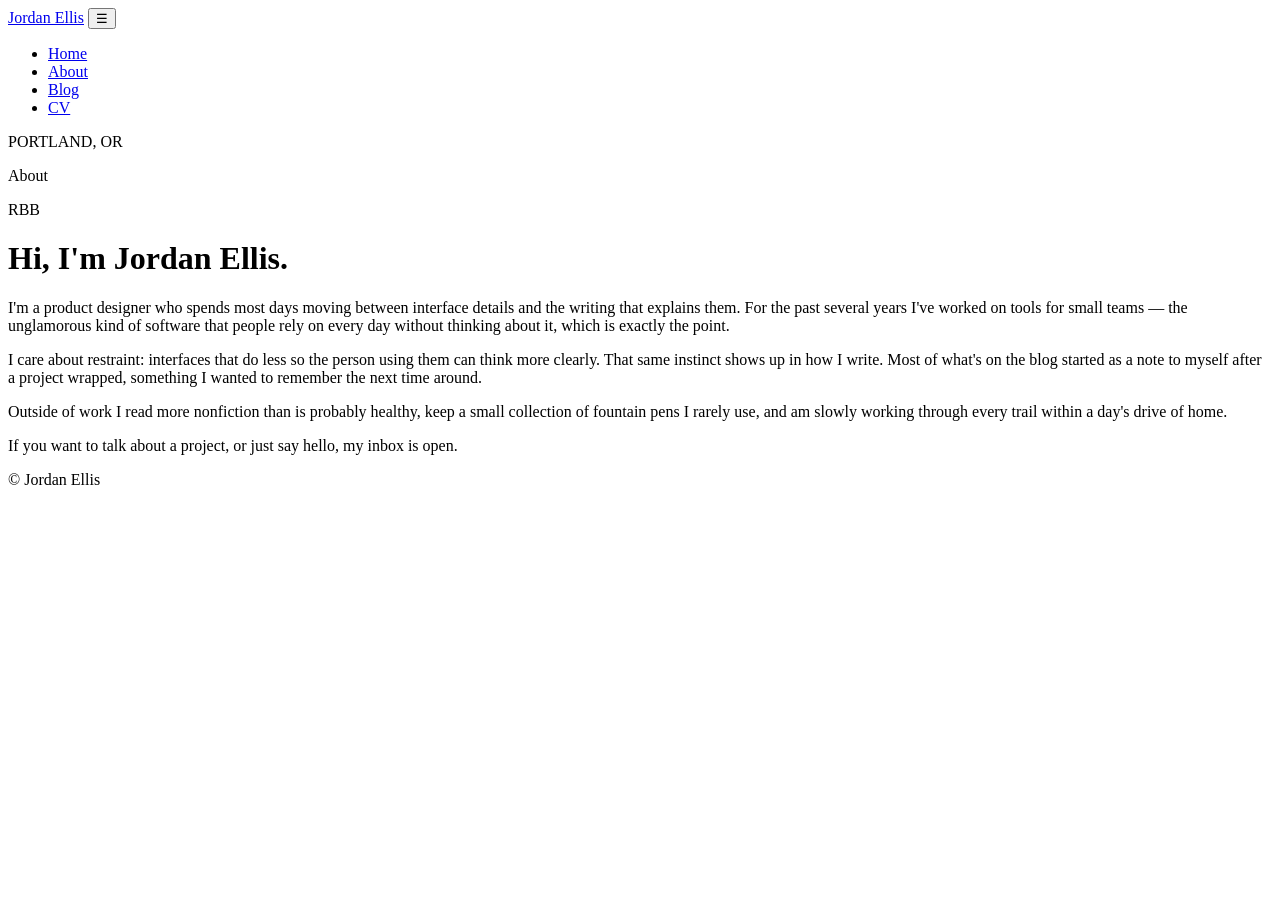
==== about.html @ 70e1c653 "Add files via upload" ====
<!DOCTYPE html>
<html lang="en">
<head>
<meta charset="UTF-8">
<meta name="viewport" content="width=device-width, initial-scale=1.0">
<title>About — Robert Barreto-Bajana</title>
<meta name="description" content="About Jordan Ellis, a product designer and writer.">
<link rel="preconnect" href="https://fonts.googleapis.com">
<link rel="preconnect" href="https://fonts.gstatic.com" crossorigin>
<link href="https://fonts.googleapis.com/css2?family=Fraunces:ital,opsz,wght@0,9..144,500;0,9..144,600;1,9..144,500&family=Public+Sans:wght@400;500;600&family=IBM+Plex+Mono:wght@400;500&display=swap" rel="stylesheet">
<link rel="stylesheet" href="css/style.css">
</head>
<body>

<header class="site-header">
  <nav class="nav">
    <a class="nav-brand" href="index.html" data-site="name">Jordan Ellis</a>
    <button class="nav-toggle" aria-label="Toggle menu" aria-expanded="false">☰</button>
    <ul class="nav-links">
      <li><a href="index.html">Home</a></li>
      <li><a href="about.html">About</a></li>
      <li><a href="blog.html">Blog</a></li>
      <li><a href="cv.html">CV</a></li>
    </ul>
  </nav>
</header>

<main>
  <div class="layout">
    <div class="layout-margin">
      <div class="layout-margin-inner" data-site="location">PORTLAND, OR</div>
    </div>
    <div class="layout-main">
      <p class="eyebrow">About</p>
      <div class="avatar">RBB</div>
      <h1>Hi, I'm <span data-site="name">Jordan Ellis</span>.</h1>

      <p>I'm a product designer who spends most days moving between interface details and the writing that explains them. For the past several years I've worked on tools for small teams — the unglamorous kind of software that people rely on every day without thinking about it, which is exactly the point.</p>

      <p>I care about restraint: interfaces that do less so the person using them can think more clearly. That same instinct shows up in how I write. Most of what's on the blog started as a note to myself after a project wrapped, something I wanted to remember the next time around.</p>

      <p>Outside of work I read more nonfiction than is probably healthy, keep a small collection of fountain pens I rarely use, and am slowly working through every trail within a day's drive of home.</p>

      <p>If you want to talk about a project, or just say hello, my inbox is open.</p>

      <div class="social-row" data-site-social></div>
    </div>
  </div>
</main>

<footer class="site-footer">
  <div class="layout">
    <div class="layout-margin"></div>
    <div class="layout-main">
      <div class="footer-content">
        <span>&copy; <span data-year></span> <span data-site="name">Jordan Ellis</span></span>
        <div data-site-social></div>
      </div>
    </div>
  </div>
</footer>

<script src="js/site-config.js"></script>
<script src="js/posts-data.js"></script>
<script src="js/main.js"></script>
</body>
</html>
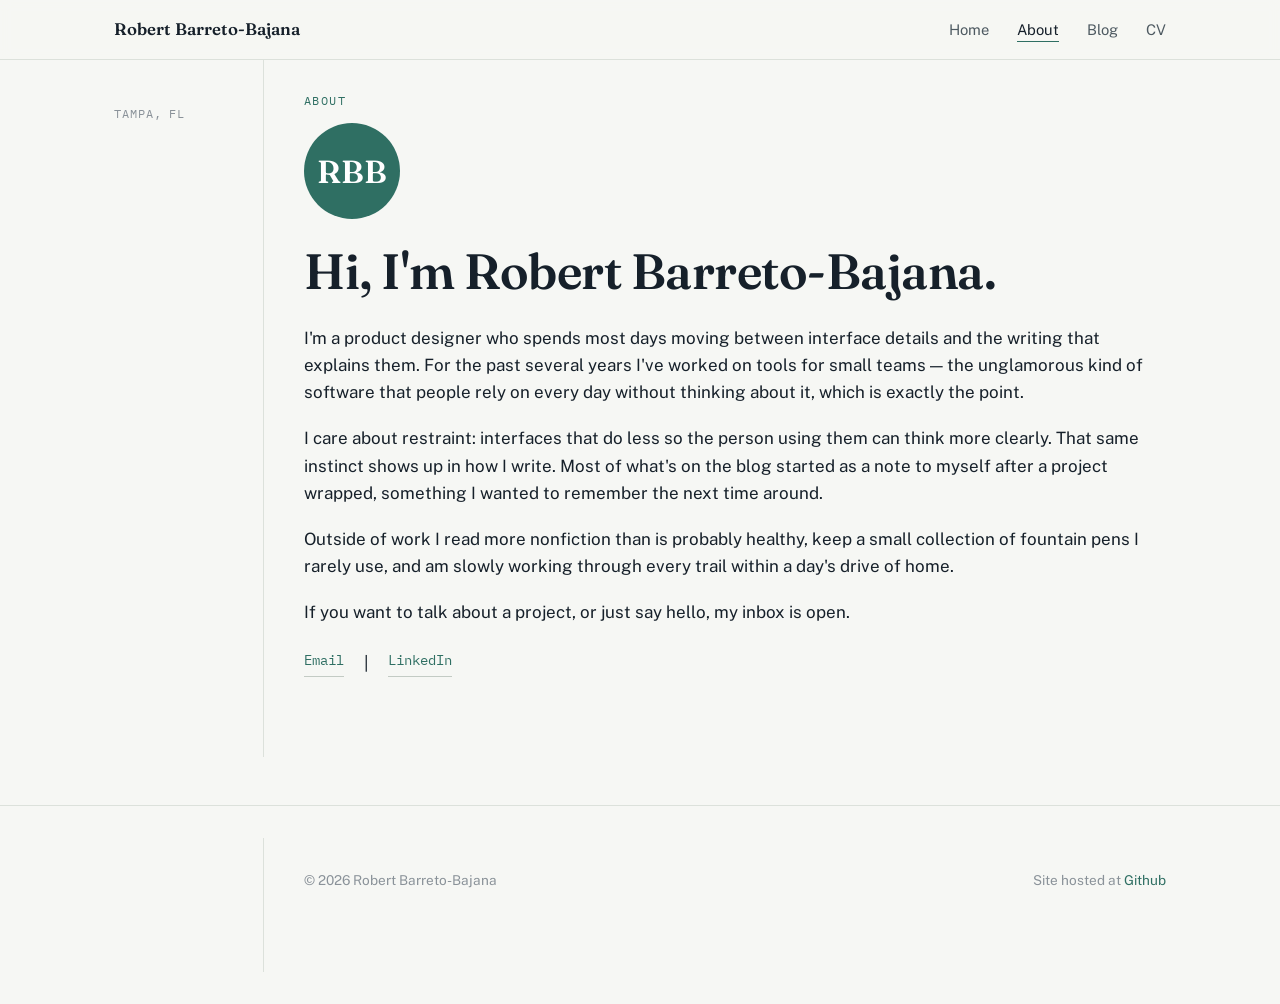
==== commit 13daceff: "Update about.html" ====
--- a/about.html
+++ b/about.html
@@ -53,8 +53,9 @@
     <div class="layout-margin"></div>
     <div class="layout-main">
       <div class="footer-content">
-        <span>&copy; <span data-year></span> <span data-site="name">Jordan Ellis</span></span>
+        <span>&copy; <span data-year></span> <span data-site="name">Robert Barreto-Bajana</span></span>
         <div data-site-social></div>
+        <div>Site hosted at <a href="https://www.github.com">Github</a></div>
       </div>
     </div>
   </div>
--- a/css/style.css
+++ b/css/style.css
@@ -0,0 +1,585 @@
+/* =========================================================
+   DESIGN TOKENS
+   ========================================================= */
+:root {
+  --color-bg: #F6F7F4;
+  --color-bg-card: #FFFFFF;
+  --color-bg-alt: #ECEFEA;
+  --color-ink: #16202A;
+  --color-ink-soft: #4E5A61;
+  --color-ink-faint: #8A9299;
+  --color-accent: #2F6F63;
+  --color-accent-dark: #204B43;
+  --color-gold: #B9924F;
+  --color-line: #DCE1DB;
+  --color-line-strong: #C3CBC4;
+
+  --font-display: "Fraunces", Georgia, "Times New Roman", serif;
+  --font-body: "Public Sans", -apple-system, BlinkMacSystemFont, "Segoe UI", sans-serif;
+  --font-mono: "IBM Plex Mono", "SFMono-Regular", Consolas, monospace;
+
+  --margin-col: 150px;
+  --content-max: 760px;
+  --gap: 2.5rem;
+
+  --radius: 3px;
+  --transition: 220ms ease;
+}
+
+/* =========================================================
+   RESET
+   ========================================================= */
+*, *::before, *::after { box-sizing: border-box; }
+html { -webkit-text-size-adjust: 100%; scroll-behavior: smooth; }
+@media (prefers-reduced-motion: reduce) {
+  html { scroll-behavior: auto; }
+  *, *::before, *::after {
+    animation-duration: 0.01ms !important;
+    animation-iteration-count: 1 !important;
+    transition-duration: 0.01ms !important;
+  }
+}
+
+body {
+  margin: 0;
+  background: var(--color-bg);
+  color: var(--color-ink);
+  font-family: var(--font-body);
+  font-size: 17px;
+  line-height: 1.6;
+  -webkit-font-smoothing: antialiased;
+}
+
+img { max-width: 100%; display: block; }
+
+h1, h2, h3, h4 {
+  font-family: var(--font-display);
+  font-weight: 600;
+  line-height: 1.15;
+  margin: 0 0 0.5em;
+  color: var(--color-ink);
+}
+
+h1 { font-size: clamp(2.1rem, 4vw, 3.1rem); letter-spacing: -0.01em; }
+h2 { font-size: clamp(1.5rem, 2.6vw, 2rem); }
+h3 { font-size: 1.25rem; }
+
+p { margin: 0 0 1.1em; }
+
+a {
+  color: var(--color-accent);
+  text-decoration: none;
+}
+a:hover { color: var(--color-accent-dark); }
+
+a:focus-visible,
+button:focus-visible,
+input:focus-visible {
+  outline: 2px solid var(--color-accent);
+  outline-offset: 3px;
+}
+
+.eyebrow {
+  font-family: var(--font-mono);
+  font-size: 0.72rem;
+  letter-spacing: 0.12em;
+  text-transform: uppercase;
+  color: var(--color-accent);
+}
+
+/* =========================================================
+   LAYOUT: margin-column system
+   Every content page pairs a narrow margin column (meta/labels,
+   like a notebook margin) with a main content column.
+   ========================================================= */
+.layout {
+  max-width: 1100px;
+  margin: 0 auto;
+  padding: 0 1.5rem;
+  display: grid;
+  grid-template-columns: var(--margin-col) minmax(0, 1fr);
+  gap: var(--gap);
+}
+
+.layout-margin {
+  padding-top: 0.35rem;
+  border-right: 1px solid var(--color-line);
+}
+
+.layout-margin-inner {
+  position: sticky;
+  top: 6.5rem;
+  font-family: var(--font-mono);
+  font-size: 0.72rem;
+  letter-spacing: 0.08em;
+  text-transform: uppercase;
+  color: var(--color-ink-faint);
+  line-height: 1.7;
+}
+
+.layout-main { min-width: 0; padding-bottom: 5rem; padding-top: 2rem;}
+
+@media (max-width: 800px) {
+  .layout {
+    grid-template-columns: 1fr;
+    gap: 0.5rem;
+  }
+  .layout-margin {
+    border-right: none;
+    border-bottom: 1px solid var(--color-line);
+    padding-bottom: 0.75rem;
+    margin-bottom: 1.5rem;
+  }
+  .layout-margin-inner { position: static; }
+}
+
+/* =========================================================
+   NAV
+   ========================================================= */
+.site-header {
+  position: sticky;
+  top: 0;
+  z-index: 20;
+  background: rgba(246, 247, 244, 0.92);
+  backdrop-filter: saturate(140%) blur(6px);
+  border-bottom: 1px solid var(--color-line);
+}
+
+.nav {
+  max-width: 1100px;
+  margin: 0 auto;
+  padding: 1rem 1.5rem;
+  display: flex;
+  align-items: center;
+  justify-content: space-between;
+}
+
+.nav-brand {
+  font-family: var(--font-display);
+  font-weight: 600;
+  font-size: 1.05rem;
+  color: var(--color-ink);
+}
+.nav-brand:hover { color: var(--color-ink); }
+
+.nav-links {
+  display: flex;
+  gap: 1.75rem;
+  list-style: none;
+  margin: 0;
+  padding: 0;
+}
+
+.nav-links a {
+  font-size: 0.92rem;
+  color: var(--color-ink-soft);
+  padding-bottom: 3px;
+  border-bottom: 1px solid transparent;
+  transition: border-color var(--transition), color var(--transition);
+}
+.nav-links a:hover { color: var(--color-ink); border-color: var(--color-line-strong); }
+.nav-link--active { color: var(--color-ink) !important; border-color: var(--color-accent) !important; }
+
+.nav-toggle {
+  display: none;
+  background: none;
+  border: 1px solid var(--color-line-strong);
+  border-radius: var(--radius);
+  width: 40px;
+  height: 36px;
+  cursor: pointer;
+  font-family: var(--font-mono);
+  color: var(--color-ink);
+}
+
+@media (max-width: 640px) {
+  .nav-toggle { display: block; }
+  .nav-links {
+    position: absolute;
+    top: 100%;
+    left: 0;
+    right: 0;
+    background: var(--color-bg);
+    border-bottom: 1px solid var(--color-line);
+    flex-direction: column;
+    gap: 0;
+    padding: 0.5rem 1.5rem 1rem;
+    display: none;
+  }
+  .nav-links--open { display: flex; }
+  .nav-links a { display: block; padding: 0.6rem 0; }
+}
+
+/* =========================================================
+   HERO (fade-in on load)
+   ========================================================= */
+.hero {
+  padding: 0rem 0 5rem;
+}
+
+.hero-eyebrow,
+.hero h1,
+.hero-sub,
+.hero-actions {
+  opacity: 0;
+  transform: translateY(10px);
+  transition: opacity 1000ms ease, transform 1000ms ease;
+}
+
+.hero--visible .hero-eyebrow { opacity: 1; transform: none; transition-delay: 60ms; }
+.hero--visible h1 { opacity: 1; transform: none; transition-delay: 180ms; }
+.hero--visible .hero-sub { opacity: 1; transform: none; transition-delay: 340ms; }
+.hero--visible .hero-actions { opacity: 1; transform: none; transition-delay: 480ms; }
+
+.hero h1 { max-width: 15ch; }
+
+.hero-sub {
+  font-size: 1.15rem;
+  color: var(--color-ink-soft);
+  max-width: 46ch;
+  margin-bottom: 2rem;
+}
+
+.hero-actions { display: flex; gap: 1rem; flex-wrap: wrap; }
+
+/* =========================================================
+   BUTTONS
+   ========================================================= */
+.btn {
+  display: inline-block;
+  font-family: var(--font-body);
+  font-size: 0.95rem;
+  font-weight: 600;
+  padding: 0.7rem 1.3rem;
+  border-radius: var(--radius);
+  border: 1px solid transparent;
+  transition: background var(--transition), color var(--transition), border-color var(--transition);
+}
+
+.btn-primary {
+  background: var(--color-accent);
+  color: #fff;
+}
+.btn-primary:hover { background: var(--color-accent-dark); color: #fff; }
+
+.btn-ghost {
+  border-color: var(--color-line-strong);
+  color: var(--color-ink);
+}
+.btn-ghost:hover { border-color: var(--color-accent); color: var(--color-accent-dark); }
+
+/* =========================================================
+   SECTION HEADINGS
+   ========================================================= */
+.section-heading {
+  display: flex;
+  align-items: baseline;
+  justify-content: space-between;
+  gap: 1rem;
+  margin-bottom: 1.75rem;
+  border-bottom: 1px solid var(--color-line);
+  padding-bottom: 1rem;
+}
+
+.section-heading h2 { margin: 0; }
+.section-heading a { font-family: var(--font-mono); font-size: 0.82rem; white-space: nowrap; }
+
+/* =========================================================
+   POST CARDS
+   ========================================================= */
+.post-grid {
+  display: grid;
+  grid-template-columns: repeat(3, 1fr);
+  gap: 1.5rem;
+}
+
+@media (max-width: 800px) {
+  .post-grid { grid-template-columns: 1fr; }
+}
+
+.post-card {
+  display: block;
+  background: var(--color-bg-card);
+  border: 1px solid var(--color-line);
+  border-radius: var(--radius);
+  padding: 1.5rem;
+  color: var(--color-ink);
+  transition: border-color var(--transition), transform var(--transition), box-shadow var(--transition);
+}
+
+.post-card:hover {
+  color: var(--color-ink);
+  border-color: var(--color-accent);
+  transform: translateY(-2px);
+  box-shadow: 0 8px 20px rgba(22, 32, 42, 0.06);
+}
+
+.post-card-date {
+  font-family: var(--font-mono);
+  font-size: 0.72rem;
+  color: var(--color-ink-faint);
+  letter-spacing: 0.04em;
+}
+
+.post-card-title {
+  font-size: 1.1rem;
+  margin: 0.5rem 0 0.5rem;
+}
+
+.post-card-excerpt {
+  font-size: 0.92rem;
+  color: var(--color-ink-soft);
+  margin-bottom: 0.75rem;
+}
+
+.post-card-tags {
+  font-family: var(--font-mono);
+  font-size: 0.7rem;
+  color: var(--color-gold);
+  letter-spacing: 0.04em;
+}
+
+/* =========================================================
+   BLOG INDEX
+   ========================================================= */
+.search-field {
+  width: 100%;
+  max-width: 340px;
+  padding: 0.6rem 0.85rem;
+  border: 1px solid var(--color-line-strong);
+  border-radius: var(--radius);
+  font-family: var(--font-body);
+  font-size: 0.92rem;
+  background: var(--color-bg-card);
+  color: var(--color-ink);
+  margin-bottom: 2rem;
+}
+
+.empty-state { color: var(--color-ink-soft); font-style: italic; }
+
+/* =========================================================
+   SINGLE POST
+   ========================================================= */
+.post-eyebrow {
+  font-family: var(--font-mono);
+  font-size: 0.75rem;
+  color: var(--color-accent);
+  letter-spacing: 0.04em;
+  margin-bottom: 0.75rem;
+}
+
+.post-body { max-width: var(--content-max); font-size: 1.05rem; }
+.post-body p { margin-bottom: 1.3em; }
+
+.post-back { margin-top: 2.5rem; font-family: var(--font-mono); font-size: 0.85rem; }
+
+/* =========================================================
+   ABOUT PAGE
+   ========================================================= */
+.avatar {
+  width: 96px;
+  height: 96px;
+  border-radius: 50%;
+  background: var(--color-accent);
+  color: #fff;
+  font-family: var(--font-display);
+  font-size: 2rem;
+  font-weight: 600;
+  display: flex;
+  align-items: center;
+  justify-content: center;
+  margin-bottom: 1.5rem;
+}
+
+.social-row { display: flex; gap: 1.25rem; margin-top: 1.5rem; flex-wrap: wrap; }
+.social-link {
+  font-family: var(--font-mono);
+  font-size: 0.85rem;
+  border-bottom: 1px solid var(--color-line-strong);
+  padding-bottom: 2px;
+}
+
+/* =========================================================
+   CV PAGE
+   ========================================================= */
+.cv-entry {
+  display: grid;
+  grid-template-columns: 140px 1fr;
+  gap: 1.5rem;
+  padding: 1.5rem 0;
+  border-bottom: 1px solid var(--color-line);
+}
+.cv-entry:last-child { border-bottom: none; }
+
+.cv-entry-date {
+  font-family: var(--font-mono);
+  font-size: 0.78rem;
+  color: var(--color-ink-faint);
+  letter-spacing: 0.03em;
+  padding-top: 0.15rem;
+}
+
+.cv-entry-role { font-weight: 600; margin-bottom: 0.15rem; }
+.cv-entry-org { color: var(--color-accent); font-size: 0.92rem; margin-bottom: 0.6rem; }
+.cv-entry-desc { color: var(--color-ink-soft); font-size: 0.95rem; margin: 0; }
+
+@media (max-width: 640px) {
+  .cv-entry { grid-template-columns: 1fr; gap: 0.35rem; }
+}
+
+.skill-tags { display: flex; flex-wrap: wrap; gap: 0.6rem; }
+.skill-tag {
+  font-family: var(--font-mono);
+  font-size: 0.78rem;
+  background: var(--color-bg-alt);
+  border: 1px solid var(--color-line);
+  border-radius: var(--radius);
+  padding: 0.35rem 0.7rem;
+  color: var(--color-ink-soft);
+}
+
+.cv-download { margin: 0.5rem 0 2.5rem; }
+
+/* =========================================================
+   ADMIN
+   ========================================================= */
+.admin-gate {
+  max-width: 420px;
+  padding: 2rem 0 1rem;
+}
+
+.admin-gate-form {
+  display: flex;
+  flex-direction: column;
+  gap: 0.9rem;
+  margin: 1.5rem 0;
+}
+
+.admin-gate-input { max-width: none; margin-bottom: 0; }
+
+.admin-fineprint {
+  font-size: 0.85rem;
+  color: var(--color-ink-faint);
+  border-top: 1px solid var(--color-line);
+  padding-top: 1.25rem;
+}
+
+.admin-fineprint code,
+.admin-form code {
+  font-family: var(--font-mono);
+  background: var(--color-bg-alt);
+  padding: 0.1em 0.35em;
+  border-radius: var(--radius);
+  font-size: 0.9em;
+}
+
+.admin-notice {
+  font-family: var(--font-mono);
+  font-size: 0.82rem;
+  background: var(--color-bg-alt);
+  border: 1px solid var(--color-line);
+  border-radius: var(--radius);
+  padding: 0.65rem 0.9rem;
+  margin: 0 0 1.5rem;
+}
+
+.admin-notice--error {
+  color: #A3423A;
+  background: #FBEEEC;
+  border-color: #E9C6C1;
+}
+
+.admin-toolbar {
+  display: flex;
+  gap: 1rem;
+  flex-wrap: wrap;
+  margin-bottom: 2.5rem;
+}
+
+.admin-grid {
+  display: grid;
+  grid-template-columns: minmax(0, 1fr) minmax(0, 1fr);
+  gap: 3rem;
+  align-items: start;
+}
+
+@media (max-width: 900px) {
+  .admin-grid { grid-template-columns: 1fr; }
+}
+
+.admin-form { display: flex; flex-direction: column; }
+
+.admin-label {
+  font-family: var(--font-mono);
+  font-size: 0.75rem;
+  letter-spacing: 0.04em;
+  text-transform: uppercase;
+  color: var(--color-ink-soft);
+  margin: 1rem 0 0.4rem;
+}
+.admin-label:first-child { margin-top: 0; }
+
+.admin-label-hint {
+  text-transform: none;
+  color: var(--color-ink-faint);
+  letter-spacing: 0;
+}
+
+.admin-textarea { max-width: none; resize: vertical; font-family: var(--font-body); }
+.admin-textarea-lg { min-height: 180px; font-family: var(--font-mono); font-size: 0.85rem; }
+
+.admin-form-actions {
+  display: flex;
+  gap: 1rem;
+  margin-top: 1.5rem;
+}
+
+.admin-row {
+  display: flex;
+  justify-content: space-between;
+  align-items: flex-start;
+  gap: 1rem;
+  padding: 1.1rem 0;
+  border-bottom: 1px solid var(--color-line);
+}
+
+.admin-row-title { font-size: 1rem; margin: 0.35rem 0; }
+.admin-row-actions { display: flex; gap: 0.5rem; flex-shrink: 0; }
+
+.btn-small { padding: 0.4rem 0.8rem; font-size: 0.82rem; }
+
+.btn-danger {
+  border: 1px solid #E9C6C1;
+  color: #A3423A;
+  background: transparent;
+}
+.btn-danger:hover { background: #FBEEEC; color: #A3423A; }
+
+/* =========================================================
+   FOOTER
+   ========================================================= */
+.site-footer {
+  border-top: 1px solid var(--color-line);
+  margin-top: 3rem;
+}
+.site-footer .layout { padding-top: 2rem; padding-bottom: 2rem; }
+.footer-content {
+  display: flex;
+  justify-content: space-between;
+  align-items: center;
+  flex-wrap: wrap;
+  gap: 1rem;
+  font-size: 0.85rem;
+  color: var(--color-ink-faint);
+}
+
+/* =========================================================
+   PRINT (used by cv.html)
+   ========================================================= */
+@media print {
+  .site-header, .site-footer, .cv-download { display: none; }
+  body { background: #fff; }
+  .layout { grid-template-columns: 1fr; max-width: none; }
+  .layout-margin { display: none; }
+  a { color: var(--color-ink); text-decoration: underline; }
+}
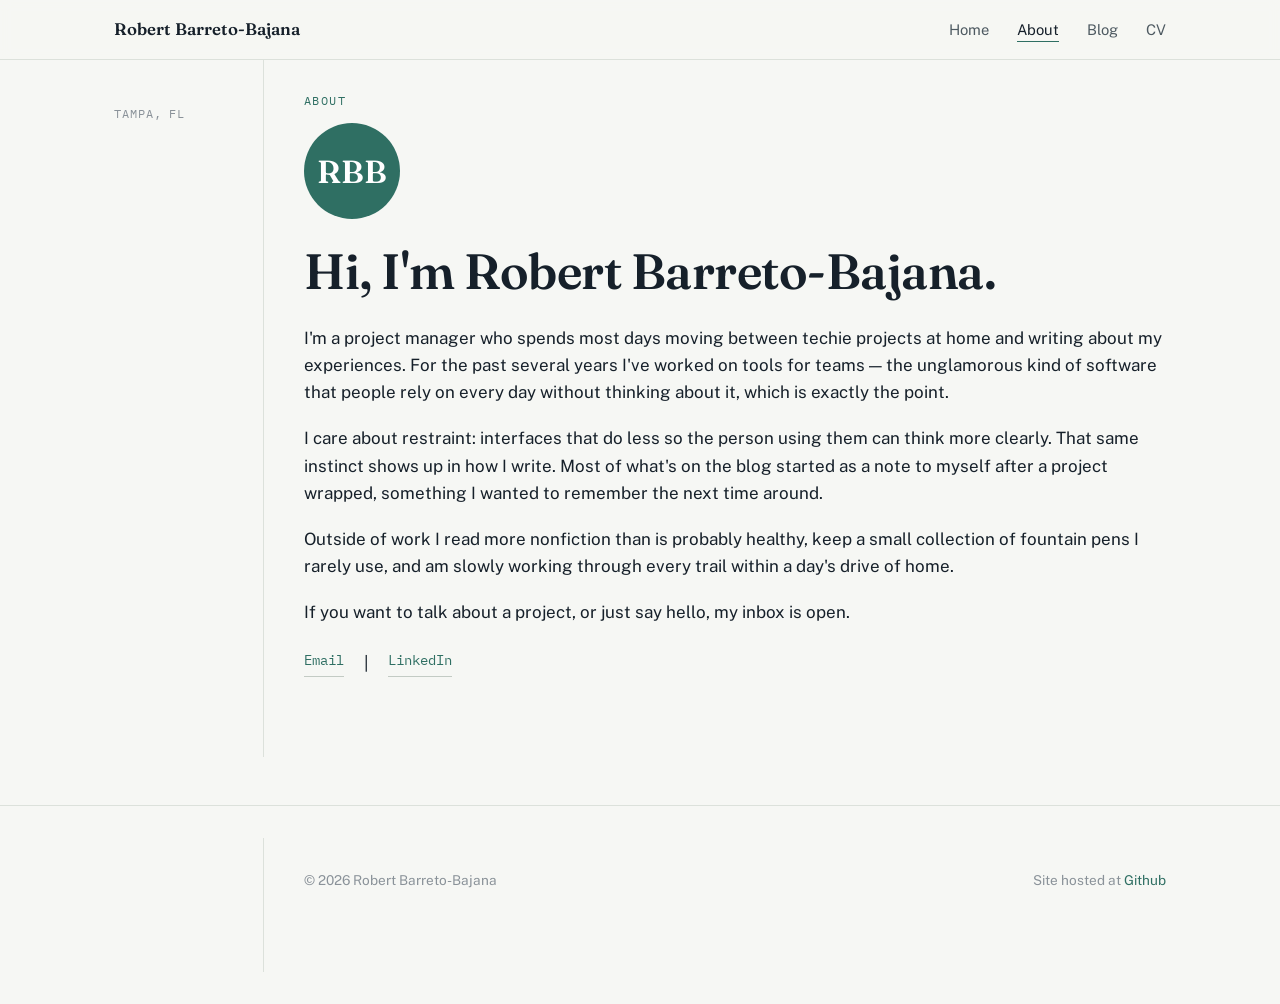
==== commit 46d59661: "Update about.html" ====
--- a/about.html
+++ b/about.html
@@ -4,7 +4,7 @@
 <meta charset="UTF-8">
 <meta name="viewport" content="width=device-width, initial-scale=1.0">
 <title>About — Robert Barreto-Bajana</title>
-<meta name="description" content="About Jordan Ellis, a product designer and writer.">
+<meta name="description" content="About Robert Barreto-Bajana, a thinker, techie and writer.">
 <link rel="preconnect" href="https://fonts.googleapis.com">
 <link rel="preconnect" href="https://fonts.gstatic.com" crossorigin>
 <link href="https://fonts.googleapis.com/css2?family=Fraunces:ital,opsz,wght@0,9..144,500;0,9..144,600;1,9..144,500&family=Public+Sans:wght@400;500;600&family=IBM+Plex+Mono:wght@400;500&display=swap" rel="stylesheet">
@@ -14,7 +14,7 @@
 
 <header class="site-header">
   <nav class="nav">
-    <a class="nav-brand" href="index.html" data-site="name">Jordan Ellis</a>
+    <a class="nav-brand" href="index.html" data-site="name">Robert Barreto-Bajana</a>
     <button class="nav-toggle" aria-label="Toggle menu" aria-expanded="false">☰</button>
     <ul class="nav-links">
       <li><a href="index.html">Home</a></li>
@@ -33,9 +33,9 @@
     <div class="layout-main">
       <p class="eyebrow">About</p>
       <div class="avatar">RBB</div>
-      <h1>Hi, I'm <span data-site="name">Jordan Ellis</span>.</h1>
+      <h1>Hi, I'm <span data-site="name">Robert Barreto-Bajana</span>.</h1>
 
-      <p>I'm a product designer who spends most days moving between interface details and the writing that explains them. For the past several years I've worked on tools for small teams — the unglamorous kind of software that people rely on every day without thinking about it, which is exactly the point.</p>
+      <p>I'm a project manager who spends most days moving between techie projects at home and writing about my experiences.  For the past several years I've worked on tools for teams — the unglamorous kind of software that people rely on every day without thinking about it, which is exactly the point.</p>
 
       <p>I care about restraint: interfaces that do less so the person using them can think more clearly. That same instinct shows up in how I write. Most of what's on the blog started as a note to myself after a project wrapped, something I wanted to remember the next time around.</p>
 
--- a/css/style.css
+++ b/css/style.css
@@ -284,6 +284,13 @@
 .section-heading h2 { margin: 0; }
 .section-heading a { font-family: var(--font-mono); font-size: 0.82rem; white-space: nowrap; }
 
+.section-sub {
+  font-size: 1.15rem;
+  color: var(--color-ink-soft);
+  max-width: 46ch;
+  margin-bottom: 2rem;
+}
+
 /* =========================================================
    POST CARDS
    ========================================================= */
